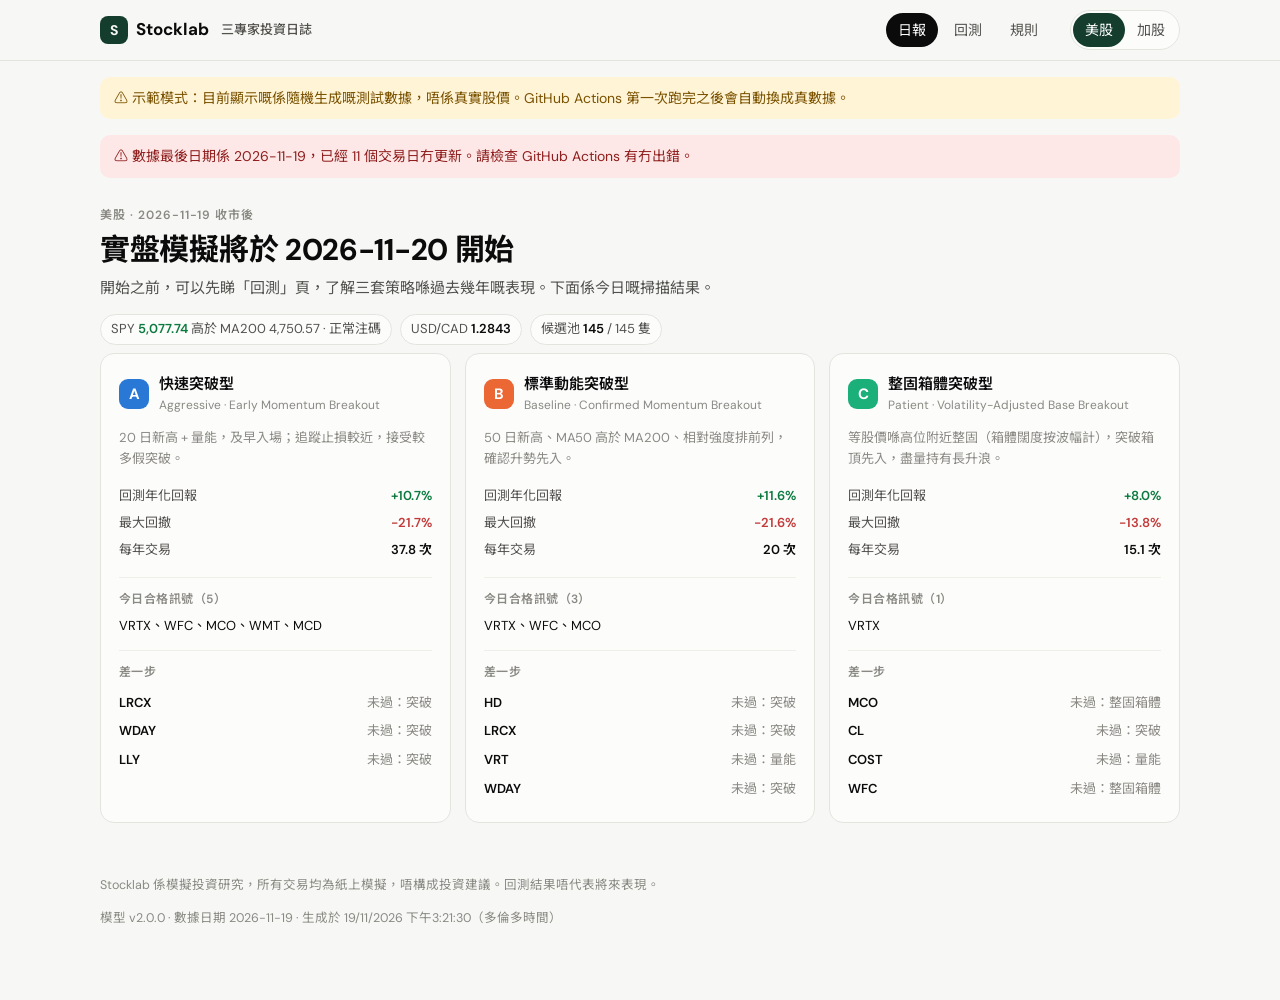
==== site/index.html @ f53ae913 "Add files via upload" ====
<!doctype html>
<html lang="zh-Hant">
<head>
<meta charset="utf-8">
<meta name="viewport" content="width=device-width, initial-scale=1">
<title>Stocklab｜三專家投資日誌</title>
<meta name="description" content="三套動能突破策略，美股及加股每日收市後模擬決策、記錄結果。模擬研究，不構成投資建議。">
<meta name="theme-color" content="#f7f8f5">
<link rel="icon" href="data:image/svg+xml,<svg xmlns='http://www.w3.org/2000/svg' viewBox='0 0 32 32'><rect width='32' height='32' rx='8' fill='%23143d2e'/><path d='M7 22l6-7 5 4 7-10' stroke='%23f7f8f5' stroke-width='3' fill='none' stroke-linecap='round' stroke-linejoin='round'/></svg>">
<link rel="preconnect" href="https://fonts.googleapis.com">
<link href="https://fonts.googleapis.com/css2?family=DM+Sans:wght@400;500;600;700&family=Noto+Sans+TC:wght@400;500;600;700&display=swap" rel="stylesheet">
<link rel="stylesheet" href="styles.css">
</head>
<body>
<header class="top">
  <div class="wrap top-in">
    <a class="brand" href="#journal/us"><span class="logo">S</span><span class="bt">Stocklab</span><small>三專家投資日誌</small></a>
    <nav class="tabs" id="tabs">
      <a data-view="journal">日報</a>
      <a data-view="backtest">回測</a>
      <a data-view="rules">規則</a>
    </nav>
    <div class="mkt" id="mkt">
      <button data-mkt="us">美股</button>
      <button data-mkt="ca">加股</button>
    </div>
  </div>
</header>
<div class="wrap"><div id="banner"></div></div>
<main class="wrap" id="main"><p class="loading">讀取中…</p></main>
<footer class="wrap foot">
  <p>Stocklab 係模擬投資研究，所有交易均為紙上模擬，唔構成投資建議。回測結果唔代表將來表現。</p>
  <p id="foot-meta"></p>
</footer>
<noscript><p class="wrap">請啟用 JavaScript 以讀取日報。</p></noscript>
<script src="app.js"></script>
</body>
</html>
---- site/styles.css ----
:root{
  --bg:#f7f8f5; --card:#fcfcfb; --ink:#0b0b0b; --ink2:#52514e; --ink3:#8a8984;
  --line:#e4e4df; --line2:#efefea; --accent:#143d2e;
  --s1:#2a78d6; --s2:#eb6834; --s3:#1baf7a; --bench:#8a8984;
  --good:#0b7a3e; --bad:#c23b3a; --warn-bg:#fff4d6; --warn-ink:#7a5200;
  --err-bg:#fde8e7; --err-ink:#8f1f1e;
  --r:14px;
}
*{box-sizing:border-box}
html{-webkit-text-size-adjust:100%}
body{margin:0;background:var(--bg);color:var(--ink);font:15px/1.6 "DM Sans","Noto Sans TC",system-ui,sans-serif}
a{color:inherit}
.wrap{max-width:1120px;margin:0 auto;padding:0 20px}
.top{position:sticky;top:0;z-index:10;background:rgba(247,248,245,.92);backdrop-filter:blur(8px);border-bottom:1px solid var(--line)}
.top-in{display:flex;align-items:center;gap:20px;height:60px}
.brand{display:flex;align-items:center;gap:8px;font-weight:700;text-decoration:none;font-size:17px}
.brand small{font-weight:500;color:var(--ink2);font-size:13px;margin-left:4px}
.logo{display:inline-grid;place-items:center;width:28px;height:28px;border-radius:8px;background:var(--accent);color:#f7f8f5;font-size:14px}
.tabs{display:flex;gap:4px;margin-left:auto}
.tabs a,.mkt button{white-space:nowrap;cursor:pointer;padding:6px 12px;border-radius:999px;text-decoration:none;font:inherit;font-size:14px;color:var(--ink2);border:0;background:none}
.tabs a.on{background:var(--ink);color:#fff}
.mkt{display:flex;border:1px solid var(--line);border-radius:999px;padding:2px;background:var(--card)}
.mkt button.on{background:var(--accent);color:#fff}
@media(max-width:640px){.brand small,.brand .bt{display:none}.wrap{padding:0 14px}.top-in{gap:8px}.tabs a,.mkt button{padding:5px 9px}}

.banner{margin:16px 0 0;padding:10px 14px;border-radius:10px;font-size:14px}
.banner.warn{background:var(--warn-bg);color:var(--warn-ink)}
.banner.err{background:var(--err-bg);color:var(--err-ink)}
.loading{color:var(--ink3);padding:60px 0}

.hero{padding:28px 0 8px}
.eyebrow{font-size:12px;letter-spacing:.08em;text-transform:uppercase;color:var(--ink3);font-weight:600}
h1{font-size:30px;line-height:1.25;margin:6px 0 8px;letter-spacing:-.01em}
h2{font-size:19px;margin:34px 0 12px}
h3{font-size:16px;margin:0 0 6px}
.sub{color:var(--ink2);margin:0}
.chips{display:flex;flex-wrap:wrap;gap:8px;margin:14px 0 0}
.chip{font-size:13px;padding:4px 10px;border-radius:999px;background:var(--card);border:1px solid var(--line);color:var(--ink2)}
.chip b{color:var(--ink);font-weight:600}
.chip.good b{color:var(--good)} .chip.bad b{color:var(--bad)}

.grid3{display:grid;grid-template-columns:repeat(3,1fr);gap:14px}
@media(max-width:900px){.grid3{grid-template-columns:1fr}}
.card{background:var(--card);border:1px solid var(--line);border-radius:var(--r);padding:18px}
.ex-head{display:flex;align-items:center;gap:10px;margin-bottom:10px}
.badge{display:inline-grid;place-items:center;width:30px;height:30px;border-radius:9px;color:#fff;font-weight:700}
.ex-head .nm{font-weight:600}.ex-head .en{font-size:12px;color:var(--ink3)}
.big{font-size:26px;font-weight:700;letter-spacing:-.01em}
.pos{color:var(--good)} .neg{color:var(--bad)}
.muted{color:var(--ink3)} .small{font-size:13px}
.kv{display:flex;justify-content:space-between;font-size:13px;padding:3px 0;color:var(--ink2)}
.kv b{color:var(--ink);font-weight:600}
.sec{margin-top:14px;padding-top:12px;border-top:1px solid var(--line2)}
.sec-t{font-size:12px;font-weight:600;color:var(--ink3);letter-spacing:.04em;margin-bottom:6px}
.row{display:flex;justify-content:space-between;gap:8px;font-size:13px;padding:4px 0}
.row .sym{font-weight:600}
.tag{font-size:11px;padding:1px 7px;border-radius:999px;background:var(--line2);color:var(--ink2);white-space:nowrap}
.tag.buy{background:#e3effc;color:#1b5aa6}.tag.sell{background:#fde8e7;color:var(--bad)}
.empty{font-size:13px;color:var(--ink3)}

table{width:100%;border-collapse:collapse;font-size:13.5px}
th,td{text-align:right;padding:8px 10px;border-bottom:1px solid var(--line2);white-space:nowrap}
th:first-child,td:first-child{text-align:left}
th{color:var(--ink3);font-weight:600;font-size:12px}
.tscroll{overflow-x:auto}
.dot{display:inline-block;width:9px;height:9px;border-radius:50%;margin-right:6px;vertical-align:1px}

.chart{position:relative}
.chart svg{display:block;width:100%;height:auto;overflow:visible}
.legend{display:flex;flex-wrap:wrap;gap:14px;font-size:13px;color:var(--ink2);margin-bottom:8px}
.legend i{display:inline-block;width:14px;height:2px;margin-right:6px;vertical-align:4px}
.tip{position:absolute;pointer-events:none;background:#fff;border:1px solid var(--line);border-radius:10px;padding:8px 10px;font-size:12.5px;box-shadow:0 4px 16px rgba(0,0,0,.08);white-space:nowrap;display:none}
.tip .d{color:var(--ink3);margin-bottom:2px}

.tl-day{display:grid;grid-template-columns:110px 1fr;gap:14px;padding:12px 0;border-bottom:1px solid var(--line2)}
.tl-day .dt{font-weight:600;font-size:14px}
.tl-ev{font-size:13.5px;padding:2px 0;color:var(--ink2)}
.tl-ev b{color:var(--ink)}
@media(max-width:640px){.tl-day{grid-template-columns:1fr;gap:4px}}

.rules li{margin:3px 0}
.rules ul{padding-left:18px;margin:6px 0}
.callout{background:#eef3ef;border-radius:var(--r);padding:16px 18px;font-size:14px}
.callout b{color:var(--accent)}
.foot{color:var(--ink3);font-size:12.5px;padding:40px 20px 60px}
details summary{cursor:pointer;color:var(--ink2);font-size:13px}
.kv b.pos{color:var(--good)}.kv b.neg{color:var(--bad)}
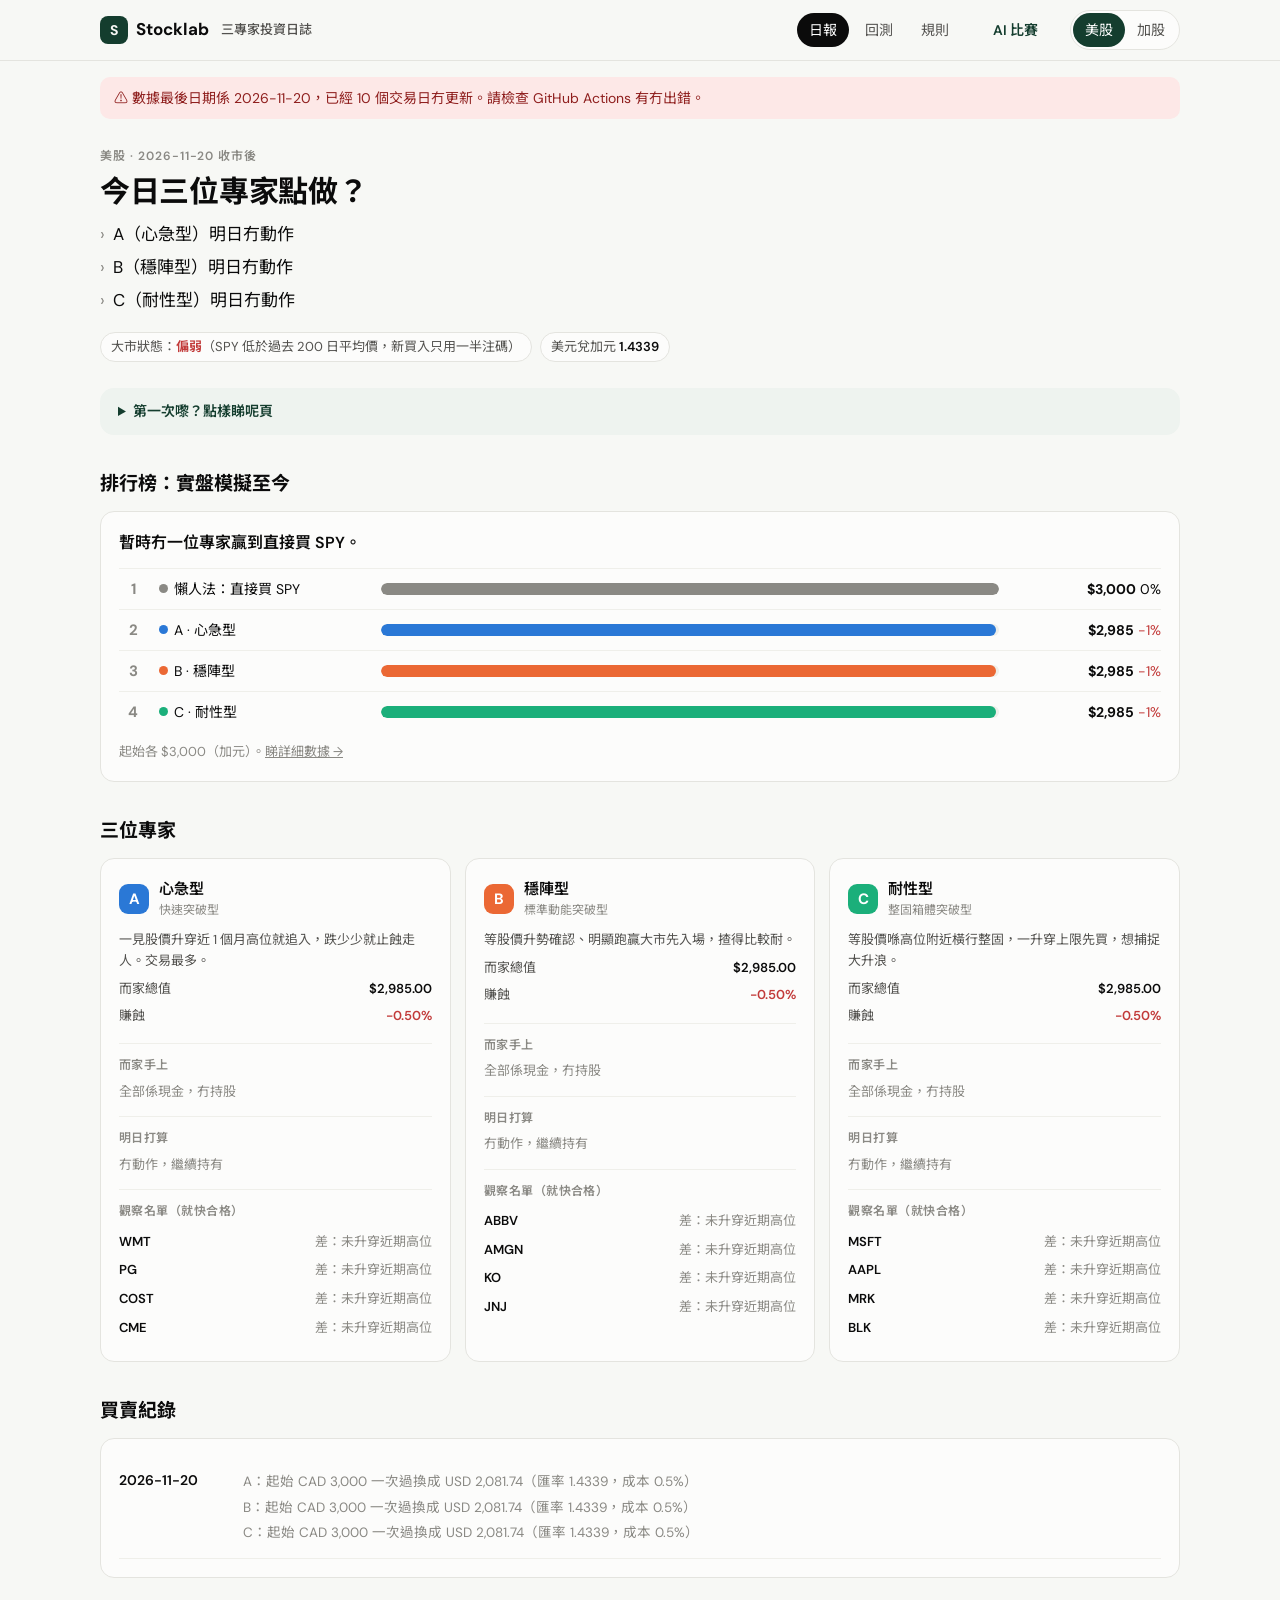
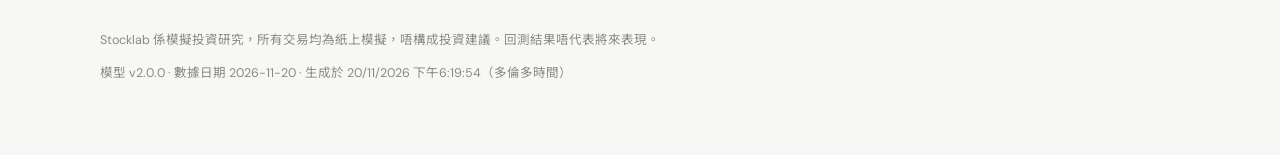
==== commit b7ba4fa6: "Link AI arena page from main page" ====
--- a/site/index.html
+++ b/site/index.html
@@ -20,6 +20,7 @@
       <a data-view="backtest">回測</a>
       <a data-view="rules">規則</a>
     </nav>
+    <nav class="tabs" style="margin-left:0"><a href="arena.html" style="color:var(--accent);font-weight:600">AI 比賽</a></nav>
     <div class="mkt" id="mkt">
       <button data-mkt="us">美股</button>
       <button data-mkt="ca">加股</button>
--- a/site/styles.css
+++ b/site/styles.css
@@ -85,3 +85,19 @@
 .foot{color:var(--ink3);font-size:12.5px;padding:40px 20px 60px}
 details summary{cursor:pointer;color:var(--ink2);font-size:13px}
 .kv b.pos{color:var(--good)}.kv b.neg{color:var(--bad)}
+.today{list-style:none;padding:0;margin:8px 0 6px;font-size:17px}
+.today li{padding:3px 0}
+.today li::before{content:"›";color:var(--ink3);margin-right:8px}
+.guide{margin:18px 0 0;background:#eef3ef;border-radius:var(--r);padding:12px 18px;font-size:14px}
+.guide summary{font-weight:600;color:var(--accent);font-size:14px}
+.guide ul{margin:8px 0 2px;padding-left:18px}.guide li{margin:4px 0}
+.verdict{font-size:16px;font-weight:600;margin:0 0 12px}
+.verdict .muted{font-weight:400;font-size:13px;margin-left:6px}
+.lb-row{display:grid;grid-template-columns:28px 210px 1fr 150px;align-items:center;gap:12px;padding:8px 0;border-top:1px solid var(--line2)}
+.lb-rank{font-weight:700;color:var(--ink3);text-align:center}
+.lb-name{font-size:14px}
+.lb-bar{height:12px;background:var(--line2);border-radius:6px;overflow:hidden}
+.lb-bar span{display:block;height:100%;border-radius:6px}
+.lb-val{text-align:right;font-size:14px}
+@media(max-width:640px){.lb-row{grid-template-columns:22px 1fr 110px}.lb-bar{grid-column:2/4;order:4}}
+.persona{color:var(--ink2);margin:0 0 4px}
